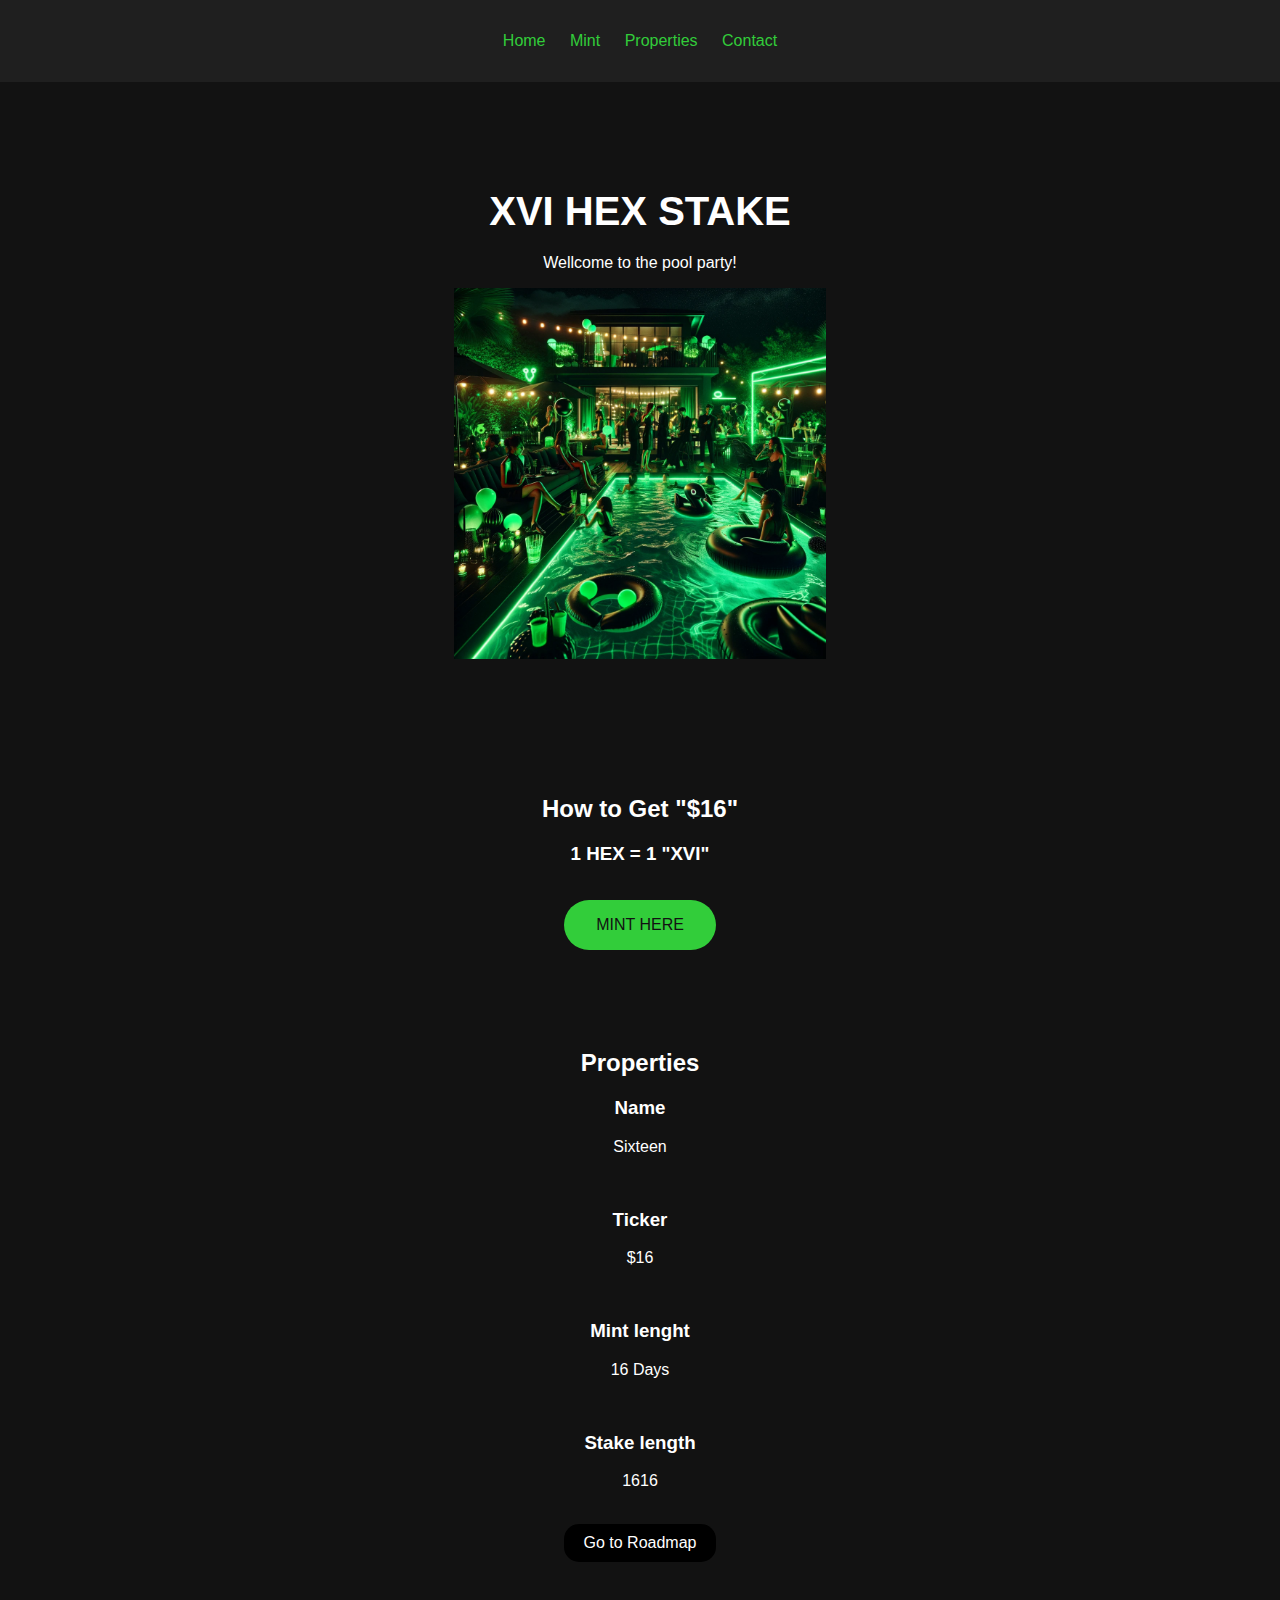
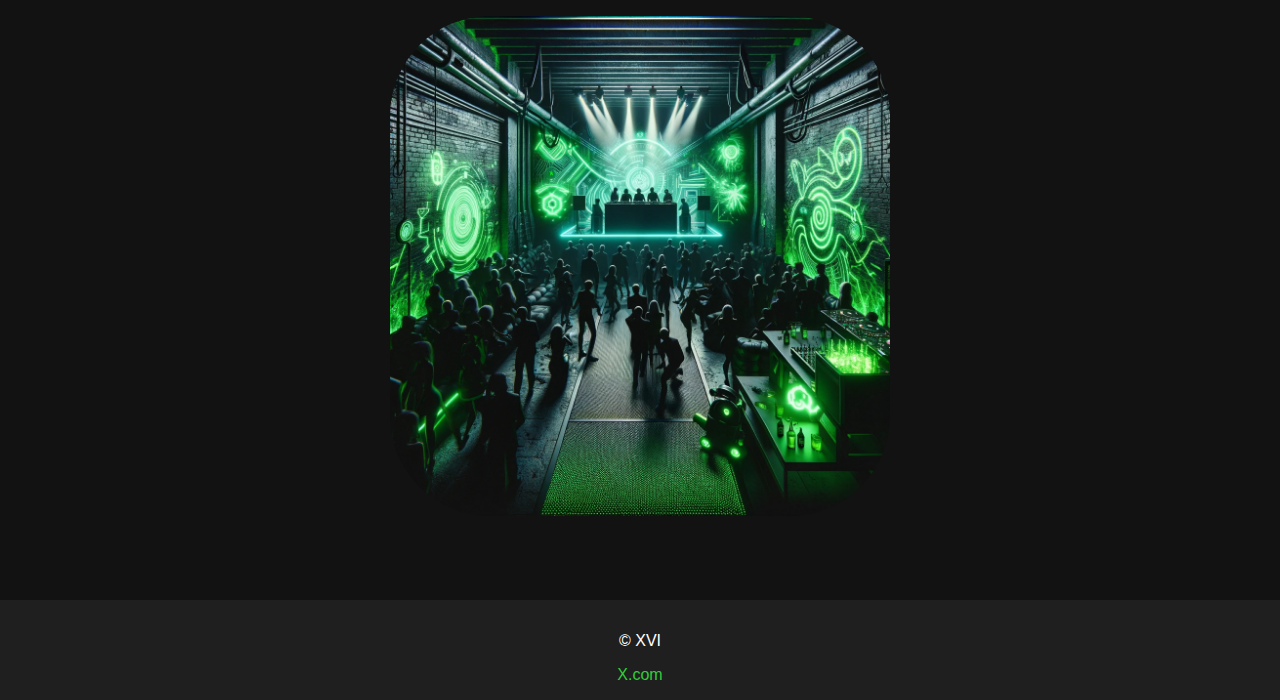
==== index.html @ 416752c7 "Add files via upload" ====
<!DOCTYPE html>
<html lang="en">
<head>
    <meta charset="UTF-8">
    <meta name="viewport" content="width=device-width, initial-scale=1.0">
        <link rel="icon" href="path/to/your/favicon.ico" type="image/x-icon">

    <title>XVI</title>
    <!-- Link to CSS file -->
    <link rel="stylesheet" href="styles.css">
    <link rel="icon" href="log-removebg-preview.png " type="image/x-icon">

</head>
<body>

    <header>
        <!-- Navigation bar, could include links to different parts of the site or external pages -->
        <nav>
            <ul>
                <li><a href="#home">Home</a></li>
                <li><a href="#buy">Mint</a></li>
                <li><a href="#team">Properties</a></li>
                <li><a href="#contact">Contact</a></li>
            </ul>
        </nav>
    </header>

    <section id="home">
        <h1>XVI HEX STAKE</h1>
        <p>Wellcome to the pool party!</p>
        <!-- Insert your hero image here -->
        <img src="image.png" alt="XVI" class="hero-image">
    </section>

    <section id="buy">
        <h2>How to Get "$16"</h2>
        <!-- Details for buying on Ethereum -->
        <div id="ethereum">
            <h3>1 HEX = 1 "XVI"</h3>
            <!-- Button for trading on Ethereum -->
            <button id="tradeEthereum">MINT HERE</button>
        </div>

    </section>

    <section id="team">
        <h2>Properties</h2>
        <!-- Details for team members will go here -->
        <!-- Example for one team member -->
        <article>
            <h3>Name</h3>
            <p>Sixteen</p>
            <br>
            <h3>Ticker</h3>
            <p>$16</p>
            <br>
            <h3>Mint lenght</h3>
            <p>16 Days</p>
            <br>
            <h3>Stake length</h3>
            <p>1616</p>
<br>
            <a href="roadmap.html" class="roadmap-button">Go to Roadmap</a>
            <br>
            <Br><br></Br>
            <img src="image2.png" alt="Flash Drive">
        </article>
        <!-- Repeat for other team members -->
    </section>
<!-- Button as a link -->

    <footer>
        <p>&copy; XVI</p>
        <!-- Social media links -->
        <div>
            <a href="https://x.com/XVIPoolParty">X.com</a>

        </div>
    </footer>

    <!-- Link to JavaScript file -->
    <script src="scripts.js"></script>
</body>
</html>
---- styles.css ----
/* General Styles */
body {
  font-family: 'Arial', sans-serif;
  background-color: #121212;
  color: #fff;
  margin: 0;
  padding: 0;
}

a {
  color: #32cd3a; /* Neon green color for links */
  text-decoration: none;
}

a:hover {
  text-decoration: underline;
}

ul {
  list-style: none;
}

/* Header Styles */
header {
  background: #1f1f1f;
  padding: 1em 0;
}

nav ul {
  padding: 0;
  text-align: center;
}

nav ul li {
  display: inline;
  margin-right: 20px;
}

nav ul li:last-child {
  margin-right: 0;
}

/* Section Styles */
section {
  padding: 2em 5%;
  text-align: center;
}

#home {
  background: url('path_to_your_background_image.jpg') no-repeat center center;
  background-size: cover;
  padding: 5em 0;
}

#home h1 {
  font-size: 2.5em;
  margin-bottom: 0.5em;
}

#buy button {
  background-color: #32cd3a; /* Neon green background for buttons */
  border: none;
  border-radius: 25px; /* Rounded corners */
  padding: 1em 2em;
  color: #121212;
  font-size: 1em;
  cursor: pointer;
  transition: background-color 0.3s ease;
  margin: 1em;
  
}

#buy button:hover {
  background-color: #32cd3a; /* Slightly darker green for hover effect */
}

/* Team Styles */
#team article {
  margin-bottom: 2em;
}

#team img {
  width: 500px; /* Adjust as needed */
  border-radius: 20%;
  margin-bottom: 1em;
}

/* Footer Styles */
footer {
  background: #1f1f1f;
  padding: 1em 0;
  text-align: center;
}

/* Animation for link hover */
a:hover {
  animation: neon 1.5s infinite alternate;
}

/* Neon glow animation */
@keyframes neon {
  from {
      text-shadow: 0 0 10px #32cd3a, 0 0 20px #32cd3a, 0 0 30px #9acd32, 0 0 40px #9acd32, 0 0 50px #9acd32, 0 0 60px #9acd32, 0 0 70px #9acd32;
  }
  to {
      text-shadow: 0 0 20px #32cd3a, 0 0 30px #32cd3a, 0 0 40px #9acd32, 0 0 50px #9acd32, 0 0 60px #ddff9a, 0 0 70px #9acd32, 0 0 80px #9acd32;
  }
}

.hero-image {
  width: 29%;  /* Adjust the width as necessary */
  height: auto; /* This will maintain the aspect ratio */
}
/* CSS for the button */
.roadmap-button {
  background-color: black; /* Button color */
  color: white; /* Text color */
  padding: 10px 20px; /* Top and bottom padding, Left and right padding */
  border: none; /* No border */
  border-radius: 15px; /* Rounded borders */
  cursor: pointer; /* Cursor to pointer to indicate it's a clickable button */
  text-decoration: none; /* Remove underline from the link */
  display: inline-block; /* Allows setting padding and width/height */
  transition: background-color 0.3s, color 0.3s; /* Smooth transition for hover effect */
}

/* CSS for the button on hover */
.roadmap-button:hover {
  background-color: white; /* Background color on hover */
  color: #000000; /* Neon green text color on hover */
  border: 1px solid #39FF14; /* Optional: adds a neon green border on hover */
}
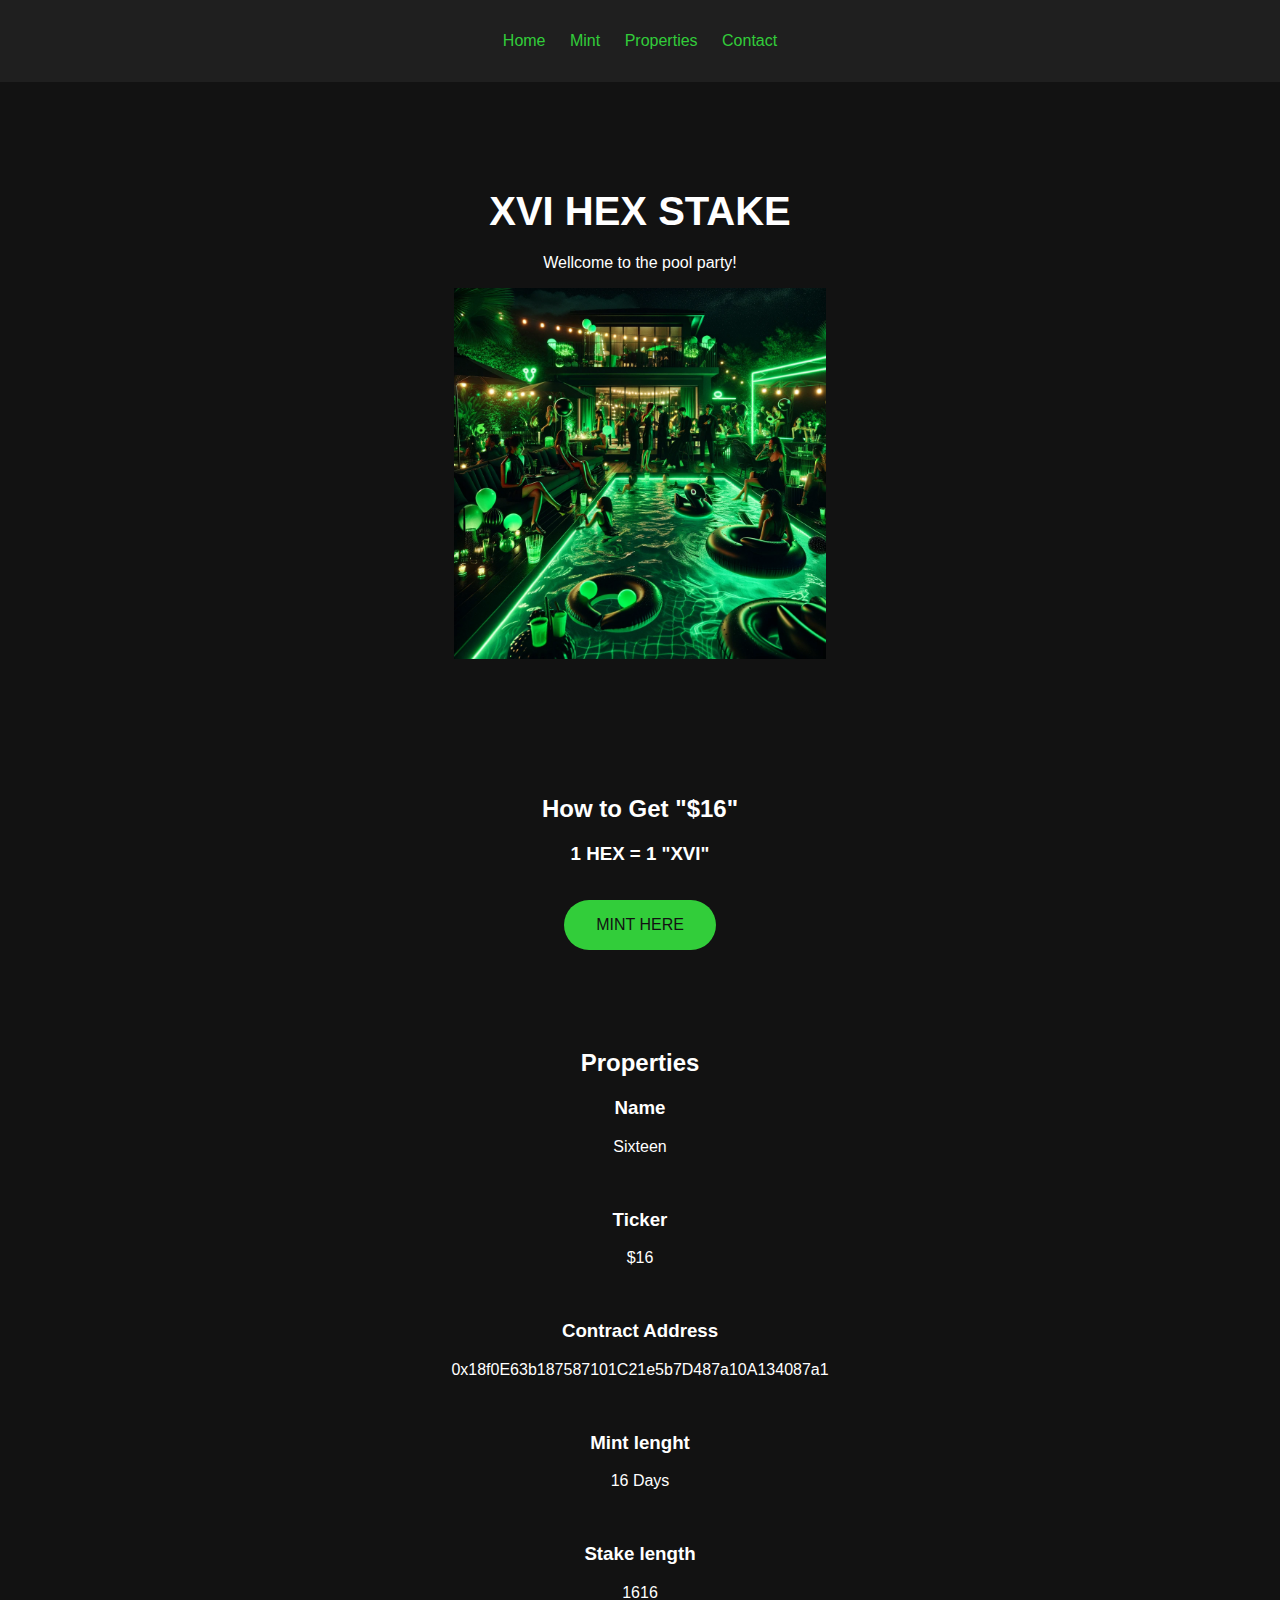
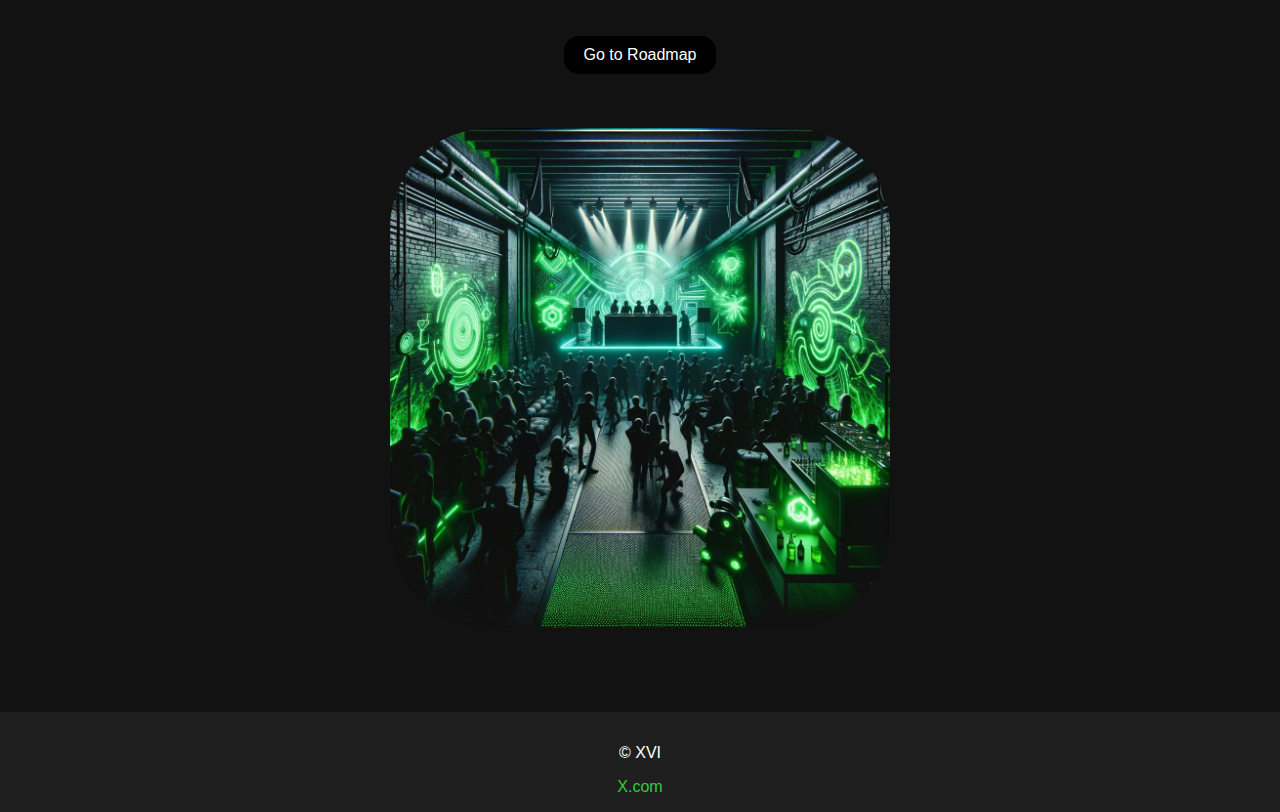
==== commit c61a6a1a: "Update index.html" ====
--- a/index.html
+++ b/index.html
@@ -54,6 +54,9 @@
             <h3>Ticker</h3>
             <p>$16</p>
             <br>
+            <h3>Contract Address</h3>
+            <p>0x18f0E63b187587101C21e5b7D487a10A134087a1</p>
+            <br>
             <h3>Mint lenght</h3>
             <p>16 Days</p>
             <br>
